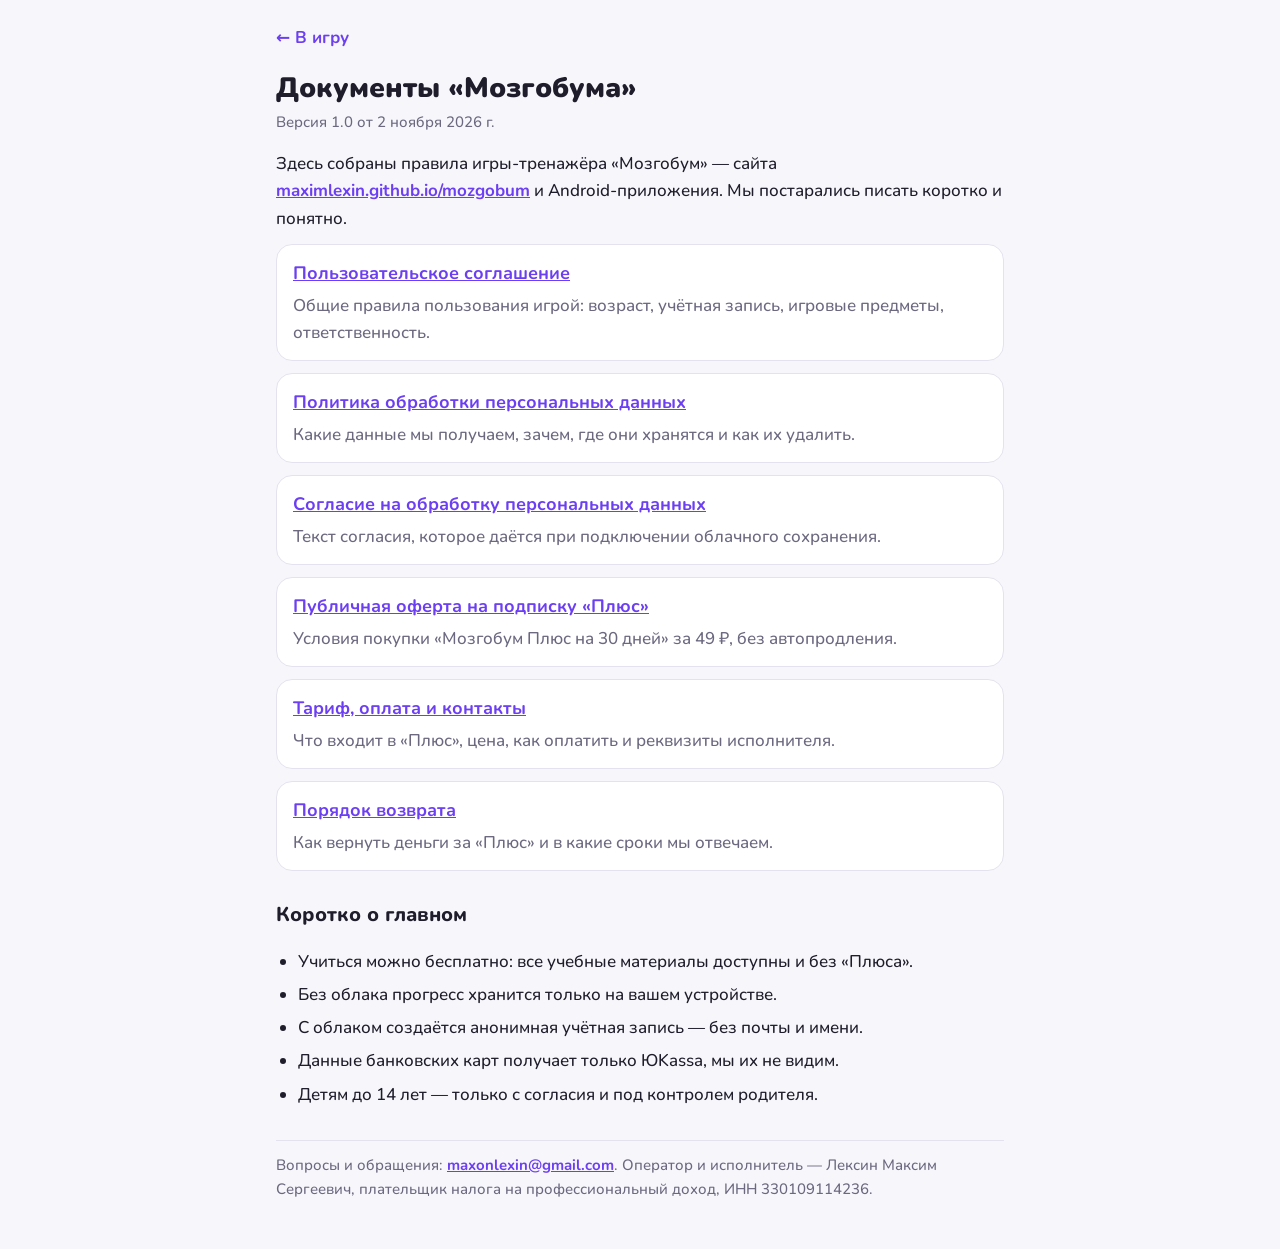
==== docs/index.html @ ac0adf90 "Документы и страница «Тариф и контакты» с реквизитами Co-Authored-By: Claude Sonnet 5.5 <noreply@ant" ====
<!doctype html>
<html lang="ru">
<head>
<meta charset="utf-8">
<meta name="viewport" content="width=device-width, initial-scale=1">
<title>Документы — Мозгобум</title>
<link rel="preconnect" href="https://fonts.googleapis.com">
<link rel="preconnect" href="https://fonts.gstatic.com" crossorigin>
<link href="https://fonts.googleapis.com/css2?family=Nunito:wght@500;700;800;900&display=swap" rel="stylesheet">
<style>
:root{--bg:#f7f7fb;--card:#fff;--text:#1f1d2b;--muted:#6b6880;--accent:#6c3ff2;--line:#e4e2ee;--mark:#fff0a3;--mark-text:#1f1d2b}
@media (prefers-color-scheme:dark){:root{--bg:#14121f;--card:#1e1b2e;--text:#f2f0ff;--muted:#aaa5c6;--accent:#b49bff;--line:#2f2a47;--mark:#5c4b00;--mark-text:#fff6c7}}
*{box-sizing:border-box}
body{margin:0;background:var(--bg);color:var(--text);font:500 17px/1.6 Nunito,system-ui,-apple-system,"Segoe UI",Roboto,sans-serif}
main{max-width:760px;margin:0 auto;padding:24px 16px 48px}
a{color:var(--accent);font-weight:700}
.back{display:inline-block;margin-bottom:12px;text-decoration:none}
nav.docs{display:flex;flex-wrap:wrap;gap:6px 14px;font-size:15px;padding:10px 0;border-bottom:1px solid var(--line);margin-bottom:20px}
nav.docs a{text-decoration:none}
nav.docs a[aria-current]{color:var(--text);text-decoration:underline}
h1{font-weight:900;font-size:28px;line-height:1.25;margin:8px 0 4px}
h2{font-weight:800;font-size:20px;margin:28px 0 8px}
.ver{color:var(--muted);font-size:15px;margin:0 0 16px}
.card{background:var(--card);border:1px solid var(--line);border-radius:16px;padding:14px 16px;margin:12px 0}
.card h2{margin:0 0 4px;font-size:18px}
.card p{margin:0;color:var(--muted)}
p,li{margin:6px 0}
ol,ul{padding-left:22px}
mark{background:var(--mark);color:var(--mark-text);border-radius:4px;padding:0 3px}
footer{margin-top:32px;padding-top:12px;border-top:1px solid var(--line);color:var(--muted);font-size:15px}
</style>
</head>
<body>
<main>
<a class="back" href="../">← В игру</a>
<h1>Документы «Мозгобума»</h1>
<p class="ver">Версия 1.0 от 2 ноября 2026 г.</p>

<p>Здесь собраны правила игры-тренажёра «Мозгобум» — сайта <a href="https://maximlexin.github.io/mozgobum/">maximlexin.github.io/mozgobum</a> и Android-приложения. Мы постарались писать коротко и понятно.</p>

<div class="card"><h2><a href="terms.html">Пользовательское соглашение</a></h2><p>Общие правила пользования игрой: возраст, учётная запись, игровые предметы, ответственность.</p></div>
<div class="card"><h2><a href="privacy.html">Политика обработки персональных данных</a></h2><p>Какие данные мы получаем, зачем, где они хранятся и как их удалить.</p></div>
<div class="card"><h2><a href="consent.html">Согласие на обработку персональных данных</a></h2><p>Текст согласия, которое даётся при подключении облачного сохранения.</p></div>
<div class="card"><h2><a href="offer.html">Публичная оферта на подписку «Плюс»</a></h2><p>Условия покупки «Мозгобум Плюс на 30 дней» за 49 ₽, без автопродления.</p></div>
<div class="card"><h2><a href="contacts.html">Тариф, оплата и контакты</a></h2><p>Что входит в «Плюс», цена, как оплатить и реквизиты исполнителя.</p></div>
<div class="card"><h2><a href="refund.html">Порядок возврата</a></h2><p>Как вернуть деньги за «Плюс» и в какие сроки мы отвечаем.</p></div>

<h2>Коротко о главном</h2>
<ul>
<li>Учиться можно бесплатно: все учебные материалы доступны и без «Плюса».</li>
<li>Без облака прогресс хранится только на вашем устройстве.</li>
<li>С облаком создаётся анонимная учётная запись — без почты и имени.</li>
<li>Данные банковских карт получает только ЮKassa, мы их не видим.</li>
<li>Детям до 14 лет — только с согласия и под контролем родителя.</li>
</ul>

<footer>Вопросы и обращения: <a href="mailto:maxonlexin@gmail.com">maxonlexin@gmail.com</a>. Оператор и исполнитель — Лексин Максим Сергеевич, плательщик налога на профессиональный доход, ИНН 330109114236.</footer>
</main>
</body>
</html>
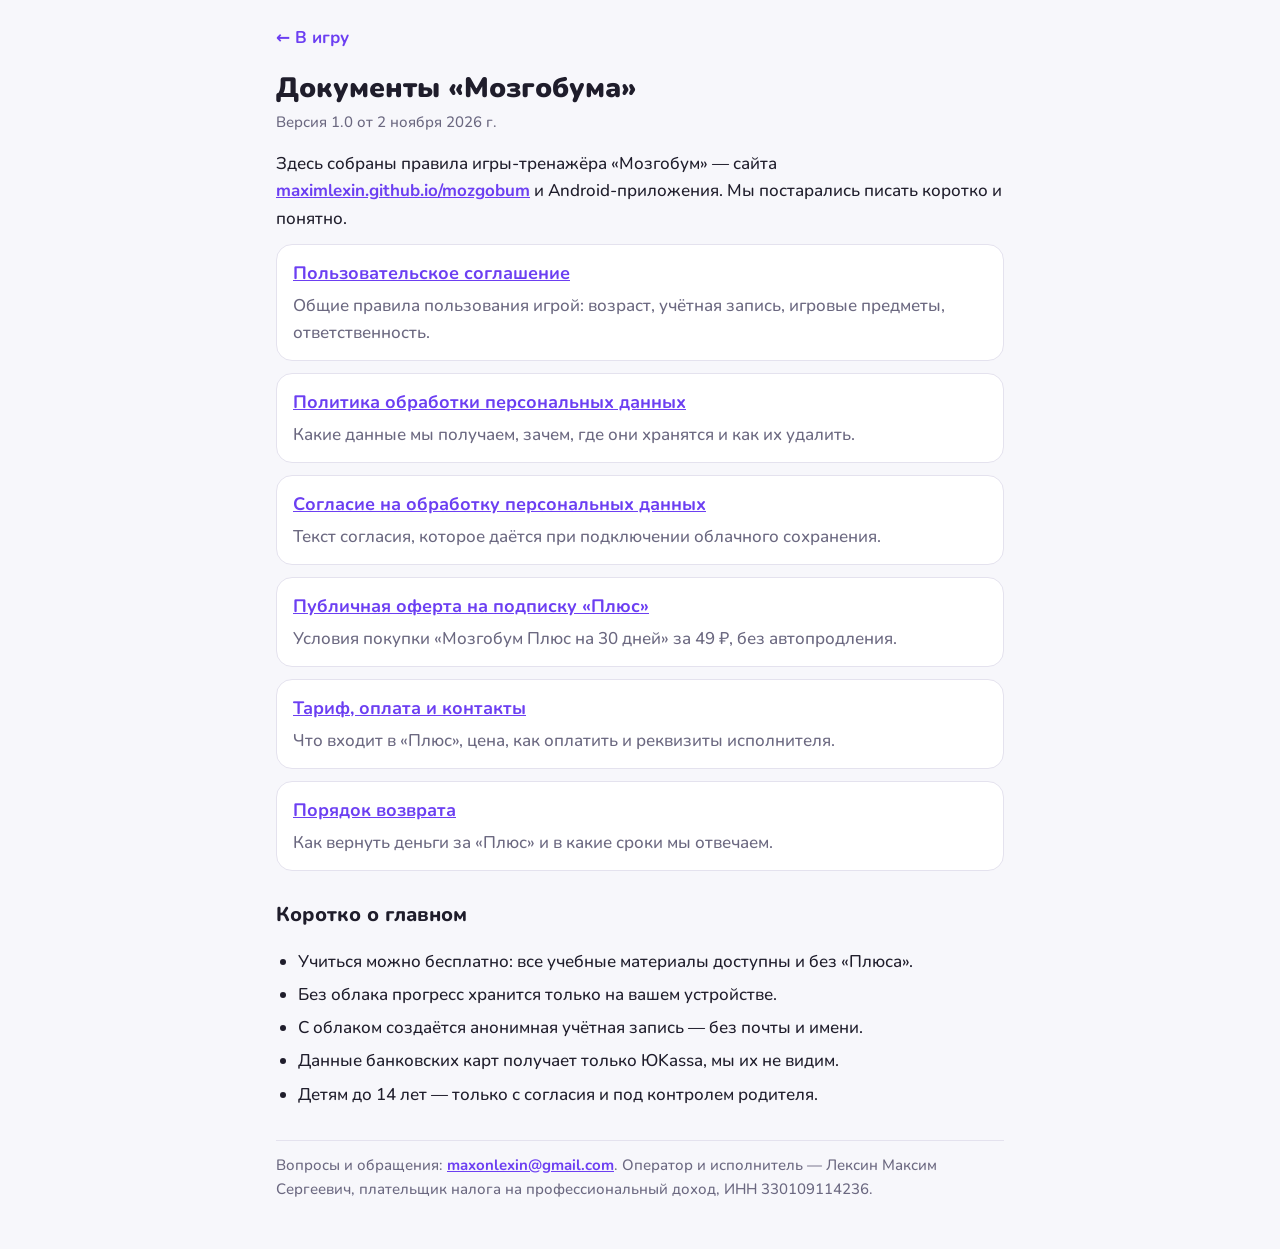
==== commit bd9b0a6a: "Облако отключено (сервер в Германии), шрифты на своём хостинге, поправлены тексты Co-Authored-By: Cl" ====
--- a/docs/index.html
+++ b/docs/index.html
@@ -4,9 +4,7 @@
 <meta charset="utf-8">
 <meta name="viewport" content="width=device-width, initial-scale=1">
 <title>Документы — Мозгобум</title>
-<link rel="preconnect" href="https://fonts.googleapis.com">
-<link rel="preconnect" href="https://fonts.gstatic.com" crossorigin>
-<link href="https://fonts.googleapis.com/css2?family=Nunito:wght@500;700;800;900&display=swap" rel="stylesheet">
+<link rel="stylesheet" href="../fonts/nunito.css">
 <style>
 :root{--bg:#f7f7fb;--card:#fff;--text:#1f1d2b;--muted:#6b6880;--accent:#6c3ff2;--line:#e4e2ee;--mark:#fff0a3;--mark-text:#1f1d2b}
 @media (prefers-color-scheme:dark){:root{--bg:#14121f;--card:#1e1b2e;--text:#f2f0ff;--muted:#aaa5c6;--accent:#b49bff;--line:#2f2a47;--mark:#5c4b00;--mark-text:#fff6c7}}
--- a/fonts/nunito.css
+++ b/fonts/nunito.css
@@ -0,0 +1,5 @@
+/* Nunito (SIL OFL 1.1), свой хостинг: шрифты не грузятся с серверов Google, IP посетителей за границу не уходит */
+@font-face { font-family: 'Nunito'; font-style: normal; font-weight: 500 900; font-display: swap; src: url('nunito-cyrillic-ext.woff2') format('woff2'); unicode-range: U+0460-052F, U+1C80-1C8A, U+20B4, U+2DE0-2DFF, U+A640-A69F, U+FE2E-FE2F; }
+@font-face { font-family: 'Nunito'; font-style: normal; font-weight: 500 900; font-display: swap; src: url('nunito-cyrillic.woff2') format('woff2'); unicode-range: U+0301, U+0400-045F, U+0490-0491, U+04B0-04B1, U+2116; }
+@font-face { font-family: 'Nunito'; font-style: normal; font-weight: 500 900; font-display: swap; src: url('nunito-latin-ext.woff2') format('woff2'); unicode-range: U+0100-02BA, U+02BD-02C5, U+02C7-02CC, U+02CE-02D7, U+02DD-02FF, U+0304, U+0308, U+0329, U+1D00-1DBF, U+1E00-1E9F, U+1EF2-1EFF, U+2020, U+20A0-20AB, U+20AD-20C4, U+2113, U+2C60-2C7F, U+A720-A7FF; }
+@font-face { font-family: 'Nunito'; font-style: normal; font-weight: 500 900; font-display: swap; src: url('nunito-latin.woff2') format('woff2'); unicode-range: U+0000-00FF, U+0131, U+0152-0153, U+02BB-02BC, U+02C6, U+02DA, U+02DC, U+0304, U+0308, U+0329, U+2000-206F, U+20AC, U+2122, U+2191, U+2193, U+2212, U+2215, U+FEFF, U+FFFD; }
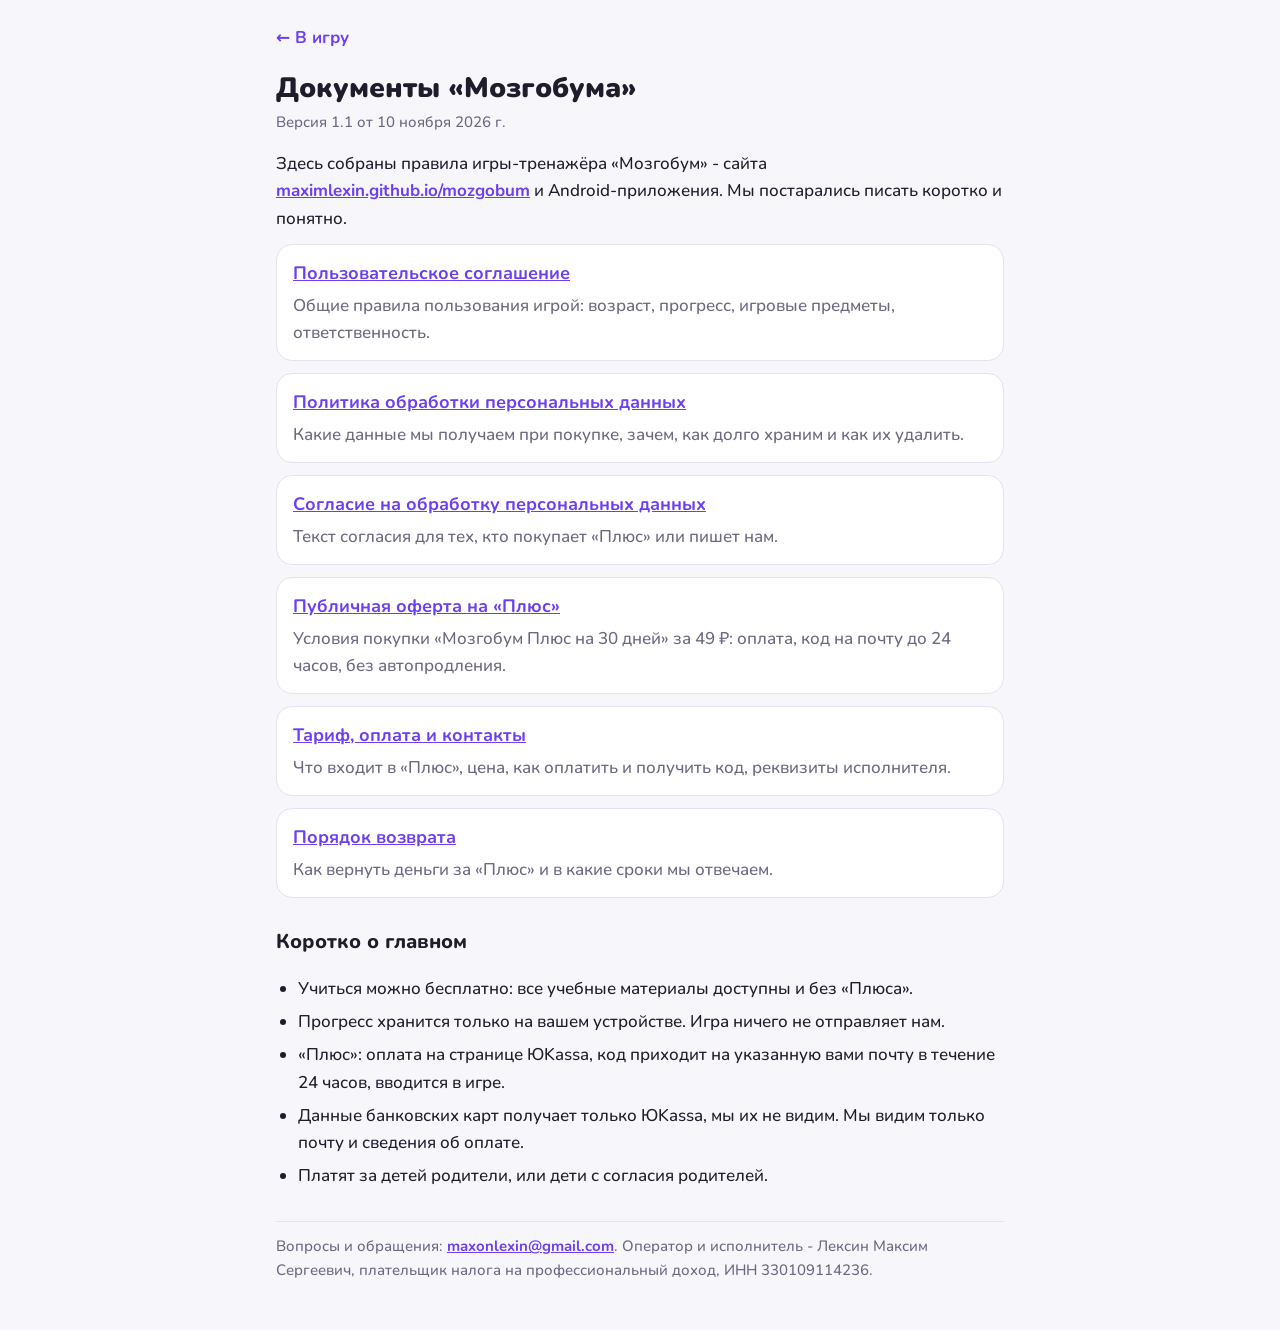
==== commit c76c46c2: "Документы v1.1 под оплату по ссылке, отметка согласия перед покупкой Co-Authored-By: Claude Sonnet 5" ====
--- a/docs/index.html
+++ b/docs/index.html
@@ -3,7 +3,7 @@
 <head>
 <meta charset="utf-8">
 <meta name="viewport" content="width=device-width, initial-scale=1">
-<title>Документы — Мозгобум</title>
+<title>Документы | Мозгобум</title>
 <link rel="stylesheet" href="../fonts/nunito.css">
 <style>
 :root{--bg:#f7f7fb;--card:#fff;--text:#1f1d2b;--muted:#6b6880;--accent:#6c3ff2;--line:#e4e2ee;--mark:#fff0a3;--mark-text:#1f1d2b}
@@ -13,9 +13,6 @@
 main{max-width:760px;margin:0 auto;padding:24px 16px 48px}
 a{color:var(--accent);font-weight:700}
 .back{display:inline-block;margin-bottom:12px;text-decoration:none}
-nav.docs{display:flex;flex-wrap:wrap;gap:6px 14px;font-size:15px;padding:10px 0;border-bottom:1px solid var(--line);margin-bottom:20px}
-nav.docs a{text-decoration:none}
-nav.docs a[aria-current]{color:var(--text);text-decoration:underline}
 h1{font-weight:900;font-size:28px;line-height:1.25;margin:8px 0 4px}
 h2{font-weight:800;font-size:20px;margin:28px 0 8px}
 .ver{color:var(--muted);font-size:15px;margin:0 0 16px}
@@ -24,7 +21,6 @@
 .card p{margin:0;color:var(--muted)}
 p,li{margin:6px 0}
 ol,ul{padding-left:22px}
-mark{background:var(--mark);color:var(--mark-text);border-radius:4px;padding:0 3px}
 footer{margin-top:32px;padding-top:12px;border-top:1px solid var(--line);color:var(--muted);font-size:15px}
 </style>
 </head>
@@ -32,27 +28,27 @@
 <main>
 <a class="back" href="../">← В игру</a>
 <h1>Документы «Мозгобума»</h1>
-<p class="ver">Версия 1.0 от 2 ноября 2026 г.</p>
+<p class="ver">Версия 1.1 от 10 ноября 2026 г.</p>
 
-<p>Здесь собраны правила игры-тренажёра «Мозгобум» — сайта <a href="https://maximlexin.github.io/mozgobum/">maximlexin.github.io/mozgobum</a> и Android-приложения. Мы постарались писать коротко и понятно.</p>
+<p>Здесь собраны правила игры-тренажёра «Мозгобум» - сайта <a href="https://maximlexin.github.io/mozgobum/">maximlexin.github.io/mozgobum</a> и Android-приложения. Мы постарались писать коротко и понятно.</p>
 
-<div class="card"><h2><a href="terms.html">Пользовательское соглашение</a></h2><p>Общие правила пользования игрой: возраст, учётная запись, игровые предметы, ответственность.</p></div>
-<div class="card"><h2><a href="privacy.html">Политика обработки персональных данных</a></h2><p>Какие данные мы получаем, зачем, где они хранятся и как их удалить.</p></div>
-<div class="card"><h2><a href="consent.html">Согласие на обработку персональных данных</a></h2><p>Текст согласия, которое даётся при подключении облачного сохранения.</p></div>
-<div class="card"><h2><a href="offer.html">Публичная оферта на подписку «Плюс»</a></h2><p>Условия покупки «Мозгобум Плюс на 30 дней» за 49 ₽, без автопродления.</p></div>
-<div class="card"><h2><a href="contacts.html">Тариф, оплата и контакты</a></h2><p>Что входит в «Плюс», цена, как оплатить и реквизиты исполнителя.</p></div>
+<div class="card"><h2><a href="terms.html">Пользовательское соглашение</a></h2><p>Общие правила пользования игрой: возраст, прогресс, игровые предметы, ответственность.</p></div>
+<div class="card"><h2><a href="privacy.html">Политика обработки персональных данных</a></h2><p>Какие данные мы получаем при покупке, зачем, как долго храним и как их удалить.</p></div>
+<div class="card"><h2><a href="consent.html">Согласие на обработку персональных данных</a></h2><p>Текст согласия для тех, кто покупает «Плюс» или пишет нам.</p></div>
+<div class="card"><h2><a href="offer.html">Публичная оферта на «Плюс»</a></h2><p>Условия покупки «Мозгобум Плюс на 30 дней» за 49 ₽: оплата, код на почту до 24 часов, без автопродления.</p></div>
+<div class="card"><h2><a href="contacts.html">Тариф, оплата и контакты</a></h2><p>Что входит в «Плюс», цена, как оплатить и получить код, реквизиты исполнителя.</p></div>
 <div class="card"><h2><a href="refund.html">Порядок возврата</a></h2><p>Как вернуть деньги за «Плюс» и в какие сроки мы отвечаем.</p></div>
 
 <h2>Коротко о главном</h2>
 <ul>
 <li>Учиться можно бесплатно: все учебные материалы доступны и без «Плюса».</li>
-<li>Без облака прогресс хранится только на вашем устройстве.</li>
-<li>С облаком создаётся анонимная учётная запись — без почты и имени.</li>
-<li>Данные банковских карт получает только ЮKassa, мы их не видим.</li>
-<li>Детям до 14 лет — только с согласия и под контролем родителя.</li>
+<li>Прогресс хранится только на вашем устройстве. Игра ничего не отправляет нам.</li>
+<li>«Плюс»: оплата на странице ЮKassa, код приходит на указанную вами почту в течение 24 часов, вводится в игре.</li>
+<li>Данные банковских карт получает только ЮKassa, мы их не видим. Мы видим только почту и сведения об оплате.</li>
+<li>Платят за детей родители, или дети с согласия родителей.</li>
 </ul>
 
-<footer>Вопросы и обращения: <a href="mailto:maxonlexin@gmail.com">maxonlexin@gmail.com</a>. Оператор и исполнитель — Лексин Максим Сергеевич, плательщик налога на профессиональный доход, ИНН 330109114236.</footer>
+<footer>Вопросы и обращения: <a href="mailto:maxonlexin@gmail.com">maxonlexin@gmail.com</a>. Оператор и исполнитель - Лексин Максим Сергеевич, плательщик налога на профессиональный доход, ИНН 330109114236.</footer>
 </main>
 </body>
 </html>
